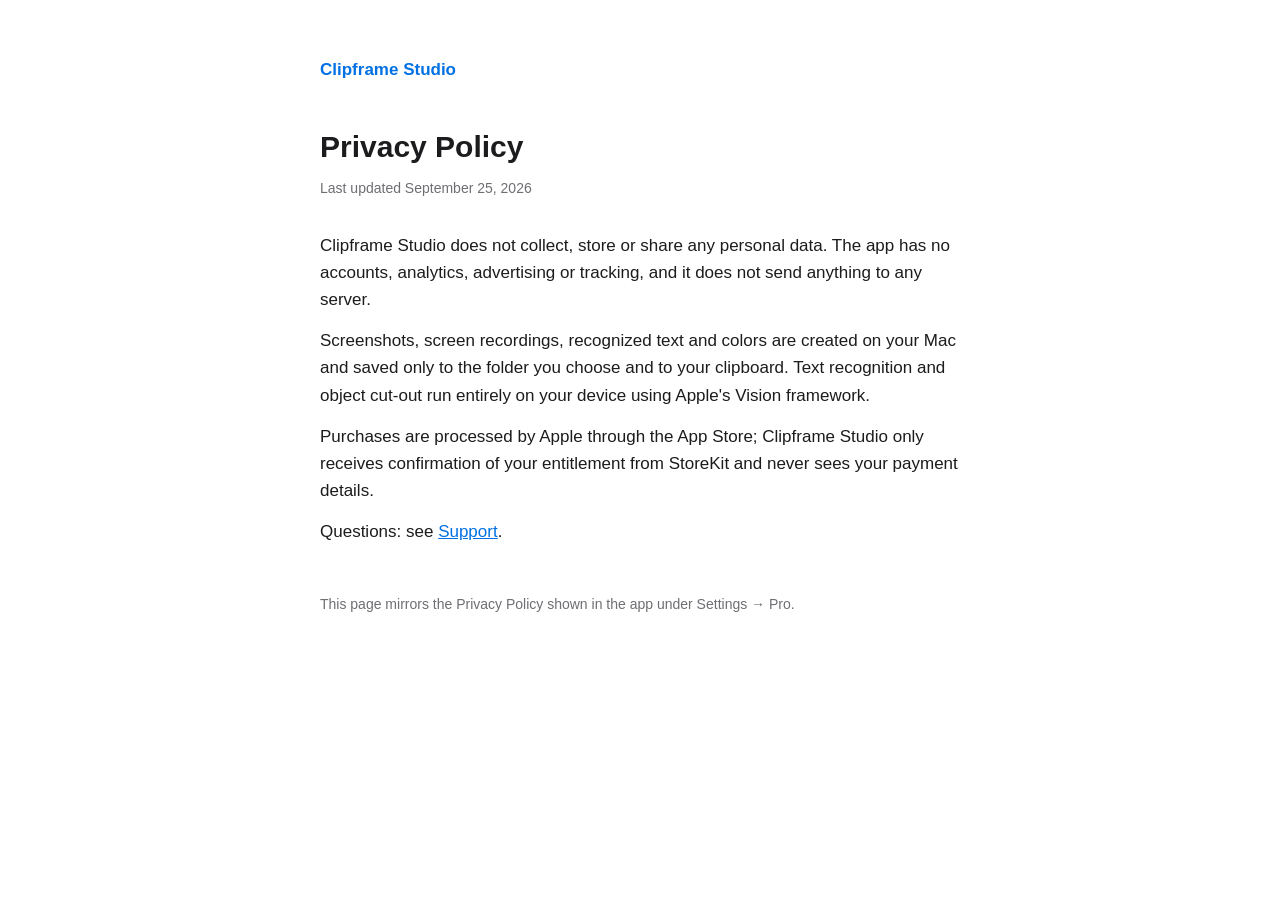
==== privacy/index.html @ fd332524 "Add privacy policy and support pages" ====
<!doctype html>
<html lang="en">
<head>
<meta charset="utf-8">
<meta name="viewport" content="width=device-width, initial-scale=1">
<title>Privacy Policy — Clipframe Studio</title>
<link rel="stylesheet" href="/style.css">
</head>
<body>
<main>
<nav><a href="/">Clipframe Studio</a></nav>
<h1>Privacy Policy</h1>
<p class="updated">Last updated September 25, 2026</p>

<p>Clipframe Studio does not collect, store or share any personal data. The app has no accounts,
analytics, advertising or tracking, and it does not send anything to any server.</p>

<p>Screenshots, screen recordings, recognized text and colors are created on your Mac and saved only
to the folder you choose and to your clipboard. Text recognition and object cut-out run entirely on
your device using Apple's Vision framework.</p>

<p>Purchases are processed by Apple through the App Store; Clipframe Studio only receives confirmation
of your entitlement from StoreKit and never sees your payment details.</p>

<p>Questions: see <a href="/support/">Support</a>.</p>

<footer>This page mirrors the Privacy Policy shown in the app under Settings → Pro.</footer>
</main>
</body>
</html>
---- style.css ----
:root {
  --bg: #ffffff;
  --fg: #1c1c1e;
  --muted: #6e6e73;
  --accent: #0071e3;
  --border: #e5e5ea;
}
@media (prefers-color-scheme: dark) {
  :root {
    --bg: #1c1c1e;
    --fg: #f5f5f7;
    --muted: #98989d;
    --accent: #409cff;
    --border: #38383a;
  }
}
* { box-sizing: border-box; }
body {
  margin: 0;
  background: var(--bg);
  color: var(--fg);
  font: 17px/1.6 -apple-system, BlinkMacSystemFont, "Helvetica Neue", Arial, sans-serif;
}
main {
  max-width: 680px;
  margin: 0 auto;
  padding: 56px 20px 80px;
}
h1 { font-size: 30px; margin: 0 0 6px; }
h2 { font-size: 20px; margin: 36px 0 8px; }
p { margin: 0 0 14px; }
.updated { color: var(--muted); font-size: 14px; margin-bottom: 32px; }
a { color: var(--accent); }
nav { margin-bottom: 40px; }
nav a { margin-right: 16px; text-decoration: none; font-weight: 600; }
.q { font-weight: 600; margin: 20px 0 4px; }
.a { color: var(--muted); margin: 0 0 4px; }
footer { margin-top: 48px; color: var(--muted); font-size: 14px; }
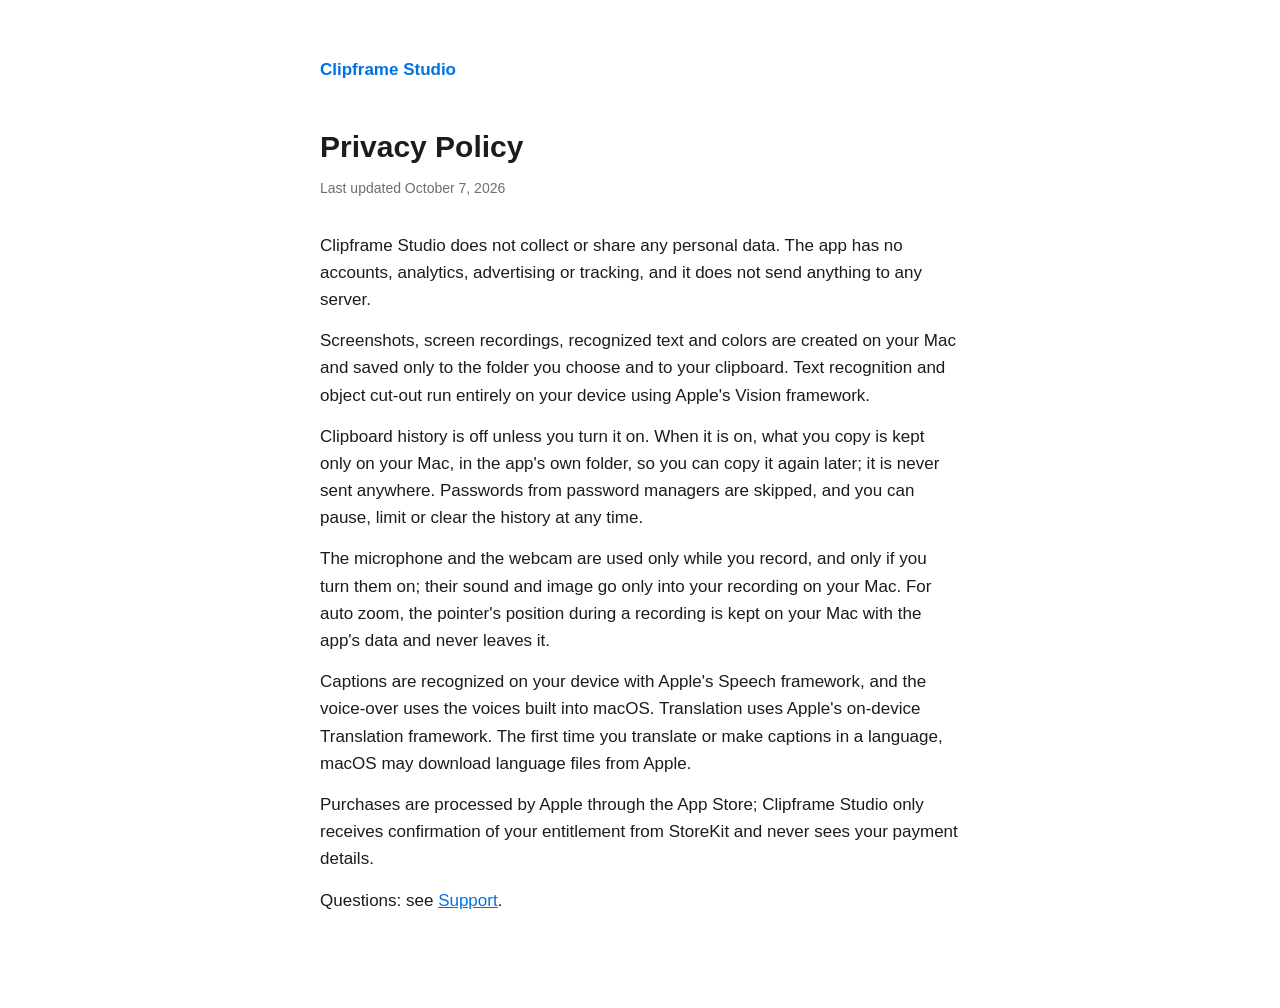
==== commit 7fee2506: "Privacy policy for 1.1: clipboard history, recording, captions and translation" ====
--- a/privacy/index.html
+++ b/privacy/index.html
@@ -4,27 +4,37 @@
 <meta charset="utf-8">
 <meta name="viewport" content="width=device-width, initial-scale=1">
 <title>Privacy Policy — Clipframe Studio</title>
-<link rel="stylesheet" href="/style.css">
+<link rel="stylesheet" href="../style.css">
 </head>
 <body>
 <main>
-<nav><a href="/">Clipframe Studio</a></nav>
+<nav><a href="../">Clipframe Studio</a></nav>
 <h1>Privacy Policy</h1>
-<p class="updated">Last updated September 25, 2026</p>
+<p class="updated">Last updated October 7, 2026</p>
 
-<p>Clipframe Studio does not collect, store or share any personal data. The app has no accounts,
+<p>Clipframe Studio does not collect or share any personal data. The app has no accounts,
 analytics, advertising or tracking, and it does not send anything to any server.</p>
 
 <p>Screenshots, screen recordings, recognized text and colors are created on your Mac and saved only
 to the folder you choose and to your clipboard. Text recognition and object cut-out run entirely on
 your device using Apple's Vision framework.</p>
 
+<p>Clipboard history is off unless you turn it on. When it is on, what you copy is kept only on your
+Mac, in the app's own folder, so you can copy it again later; it is never sent anywhere. Passwords
+from password managers are skipped, and you can pause, limit or clear the history at any time.</p>
+
+<p>The microphone and the webcam are used only while you record, and only if you turn them on; their
+sound and image go only into your recording on your Mac. For auto zoom, the pointer's position during
+a recording is kept on your Mac with the app's data and never leaves it.</p>
+
+<p>Captions are recognized on your device with Apple's Speech framework, and the voice-over uses the
+voices built into macOS. Translation uses Apple's on-device Translation framework. The first time you
+translate or make captions in a language, macOS may download language files from Apple.</p>
+
 <p>Purchases are processed by Apple through the App Store; Clipframe Studio only receives confirmation
 of your entitlement from StoreKit and never sees your payment details.</p>
 
-<p>Questions: see <a href="/support/">Support</a>.</p>
-
-<footer>This page mirrors the Privacy Policy shown in the app under Settings → Pro.</footer>
+<p>Questions: see <a href="../support/">Support</a>.</p>
 </main>
 </body>
 </html>
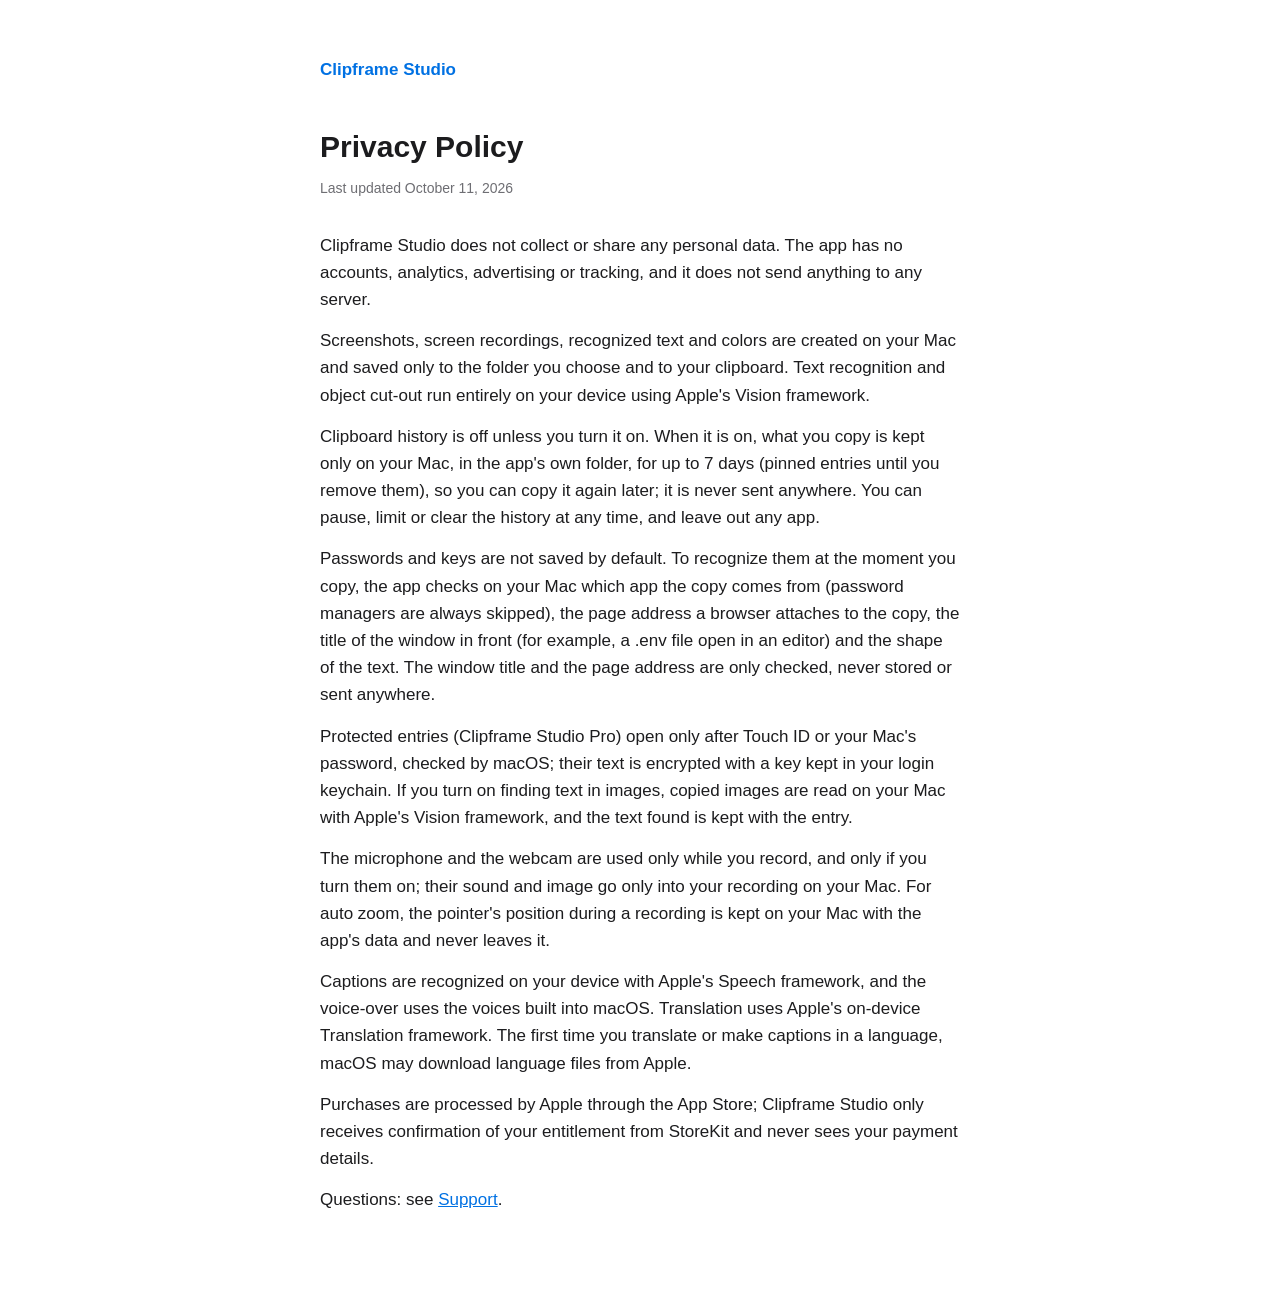
==== commit bbe5fd37: "Privacy policy: clipboard retention, how keys are recognized, protected entries and text in images" ====
--- a/privacy/index.html
+++ b/privacy/index.html
@@ -10,7 +10,7 @@
 <main>
 <nav><a href="../">Clipframe Studio</a></nav>
 <h1>Privacy Policy</h1>
-<p class="updated">Last updated October 7, 2026</p>
+<p class="updated">Last updated October 11, 2026</p>
 
 <p>Clipframe Studio does not collect or share any personal data. The app has no accounts,
 analytics, advertising or tracking, and it does not send anything to any server.</p>
@@ -20,8 +20,20 @@
 your device using Apple's Vision framework.</p>
 
 <p>Clipboard history is off unless you turn it on. When it is on, what you copy is kept only on your
-Mac, in the app's own folder, so you can copy it again later; it is never sent anywhere. Passwords
-from password managers are skipped, and you can pause, limit or clear the history at any time.</p>
+Mac, in the app's own folder, for up to 7 days (pinned entries until you remove them), so you can copy
+it again later; it is never sent anywhere. You can pause, limit or clear the history at any time, and
+leave out any app.</p>
+
+<p>Passwords and keys are not saved by default. To recognize them at the moment you copy, the app
+checks on your Mac which app the copy comes from (password managers are always skipped), the page
+address a browser attaches to the copy, the title of the window in front (for example, a .env file open
+in an editor) and the shape of the text. The window title and the page address are only checked, never
+stored or sent anywhere.</p>
+
+<p>Protected entries (Clipframe Studio Pro) open only after Touch ID or your Mac's password, checked by
+macOS; their text is encrypted with a key kept in your login keychain. If you turn on finding text in
+images, copied images are read on your Mac with Apple's Vision framework, and the text found is kept
+with the entry.</p>
 
 <p>The microphone and the webcam are used only while you record, and only if you turn them on; their
 sound and image go only into your recording on your Mac. For auto zoom, the pointer's position during
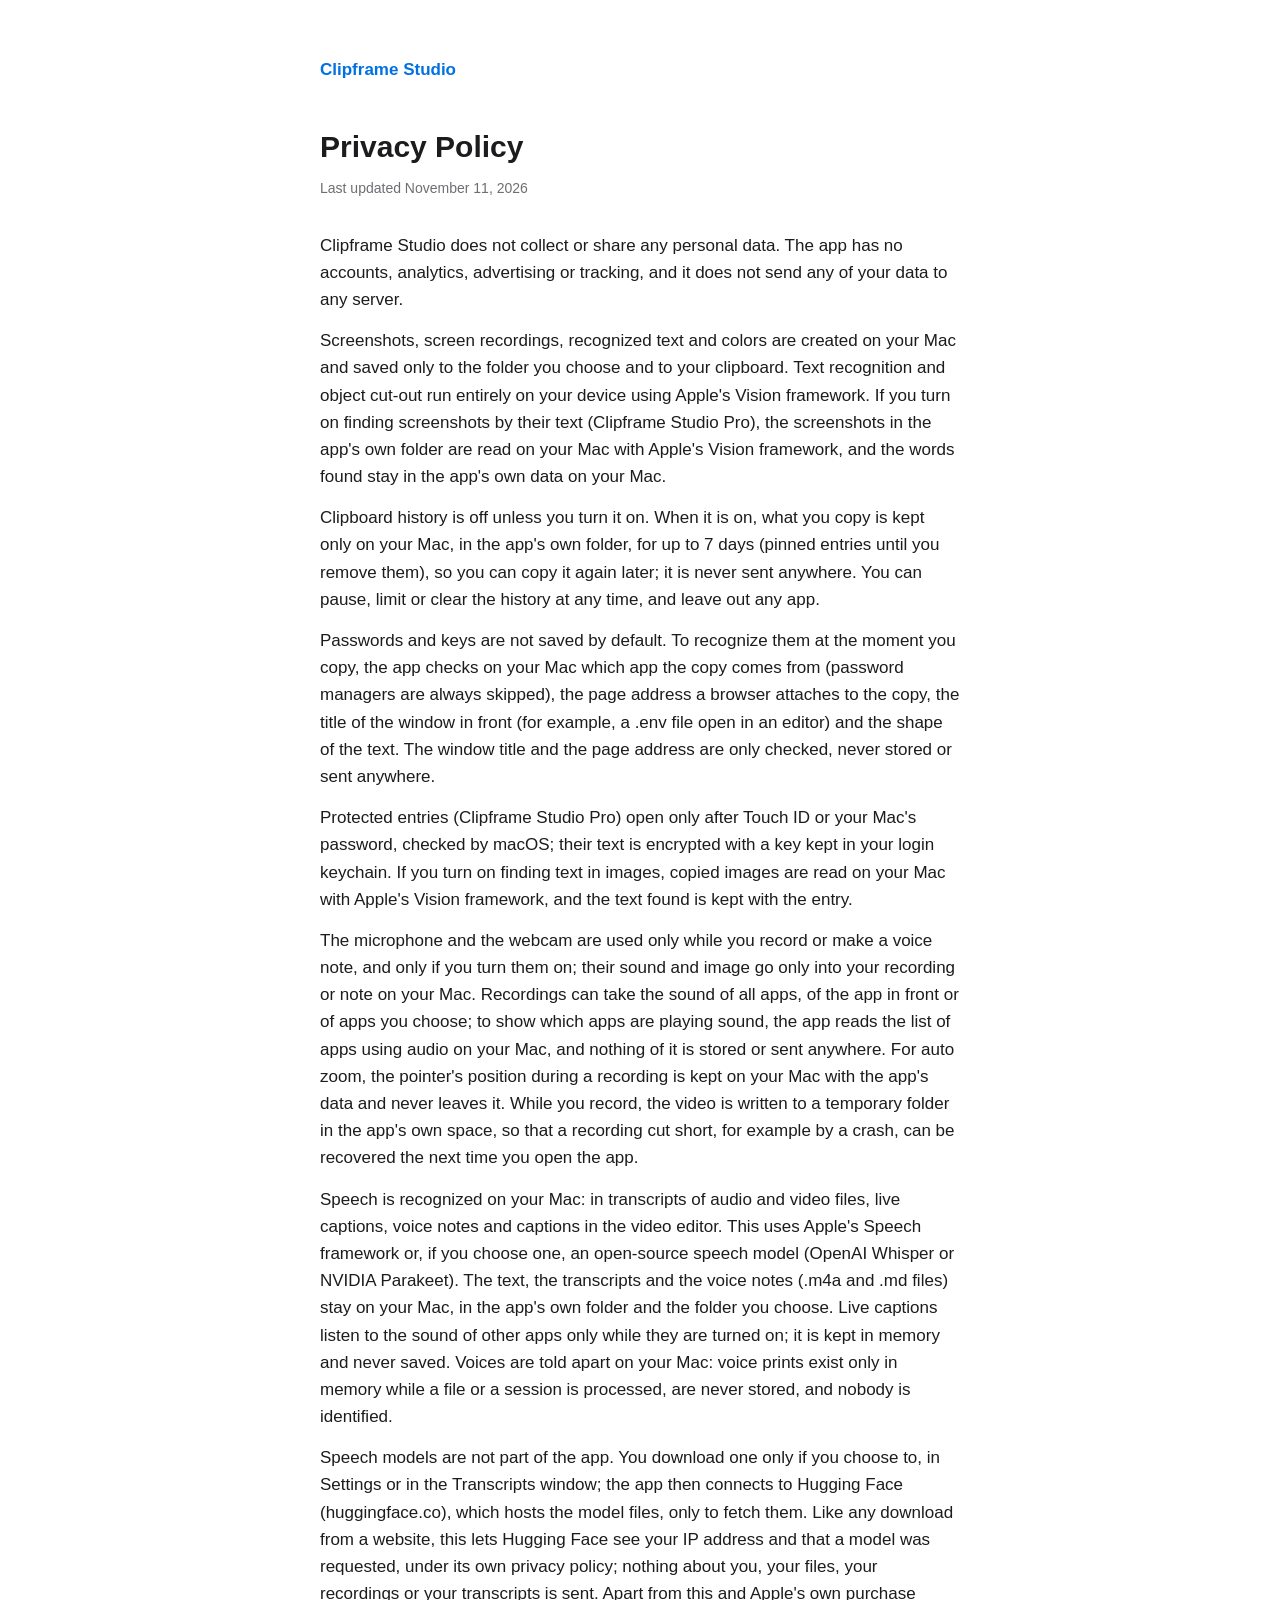
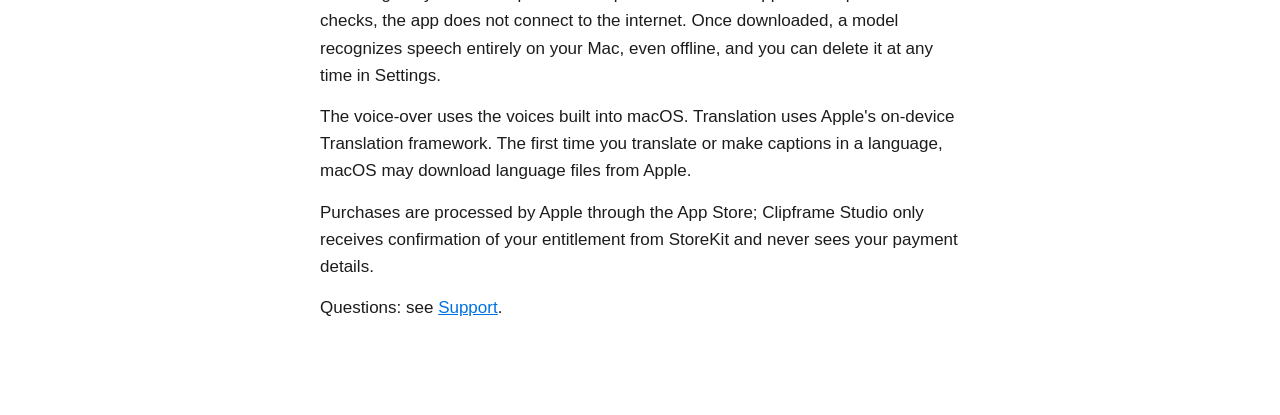
==== commit a7bcedf6: "Privacy policy for 1.3: speech models downloaded from Hugging Face, transcripts, voice notes, record" ====
--- a/privacy/index.html
+++ b/privacy/index.html
@@ -10,38 +10,61 @@
 <main>
 <nav><a href="../">Clipframe Studio</a></nav>
 <h1>Privacy Policy</h1>
-<p class="updated">Last updated October 11, 2026</p>
+<p class="updated">Last updated November 11, 2026</p>
 
-<p>Clipframe Studio does not collect or share any personal data. The app has no accounts,
-analytics, advertising or tracking, and it does not send anything to any server.</p>
+<p>Clipframe Studio does not collect or share any personal data. The app has no accounts, analytics,
+advertising or tracking, and it does not send any of your data to any server.</p>
 
-<p>Screenshots, screen recordings, recognized text and colors are created on your Mac and saved only
-to the folder you choose and to your clipboard. Text recognition and object cut-out run entirely on
-your device using Apple's Vision framework.</p>
+<p>Screenshots, screen recordings, recognized text and colors are created on your Mac and saved only to
+the folder you choose and to your clipboard. Text recognition and object cut-out run entirely on
+your device using Apple's Vision framework. If you turn on finding screenshots by their text
+(Clipframe Studio Pro), the screenshots in the app's own folder are read on your Mac with Apple's
+Vision framework, and the words found stay in the app's own data on your Mac.</p>
 
 <p>Clipboard history is off unless you turn it on. When it is on, what you copy is kept only on your
-Mac, in the app's own folder, for up to 7 days (pinned entries until you remove them), so you can copy
-it again later; it is never sent anywhere. You can pause, limit or clear the history at any time, and
-leave out any app.</p>
+Mac, in the app's own folder, for up to 7 days (pinned entries until you remove them), so you can
+copy it again later; it is never sent anywhere. You can pause, limit or clear the history at any
+time, and leave out any app.</p>
 
 <p>Passwords and keys are not saved by default. To recognize them at the moment you copy, the app
 checks on your Mac which app the copy comes from (password managers are always skipped), the page
-address a browser attaches to the copy, the title of the window in front (for example, a .env file open
-in an editor) and the shape of the text. The window title and the page address are only checked, never
-stored or sent anywhere.</p>
+address a browser attaches to the copy, the title of the window in front (for example, a .env file
+open in an editor) and the shape of the text. The window title and the page address are only
+checked, never stored or sent anywhere.</p>
 
 <p>Protected entries (Clipframe Studio Pro) open only after Touch ID or your Mac's password, checked by
-macOS; their text is encrypted with a key kept in your login keychain. If you turn on finding text in
-images, copied images are read on your Mac with Apple's Vision framework, and the text found is kept
-with the entry.</p>
+macOS; their text is encrypted with a key kept in your login keychain. If you turn on finding text
+in images, copied images are read on your Mac with Apple's Vision framework, and the text found is
+kept with the entry.</p>
 
-<p>The microphone and the webcam are used only while you record, and only if you turn them on; their
-sound and image go only into your recording on your Mac. For auto zoom, the pointer's position during
-a recording is kept on your Mac with the app's data and never leaves it.</p>
+<p>The microphone and the webcam are used only while you record or make a voice note, and only if you
+turn them on; their sound and image go only into your recording or note on your Mac. Recordings can
+take the sound of all apps, of the app in front or of apps you choose; to show which apps are
+playing sound, the app reads the list of apps using audio on your Mac, and nothing of it is stored
+or sent anywhere. For auto zoom, the pointer's position during a recording is kept on your Mac with
+the app's data and never leaves it. While you record, the video is written to a temporary folder in
+the app's own space, so that a recording cut short, for example by a crash, can be recovered the
+next time you open the app.</p>
 
-<p>Captions are recognized on your device with Apple's Speech framework, and the voice-over uses the
-voices built into macOS. Translation uses Apple's on-device Translation framework. The first time you
-translate or make captions in a language, macOS may download language files from Apple.</p>
+<p>Speech is recognized on your Mac: in transcripts of audio and video files, live captions, voice
+notes and captions in the video editor. This uses Apple's Speech framework or, if you choose one, an
+open-source speech model (OpenAI Whisper or NVIDIA Parakeet). The text, the transcripts and the
+voice notes (.m4a and .md files) stay on your Mac, in the app's own folder and the folder you
+choose. Live captions listen to the sound of other apps only while they are turned on; it is kept in
+memory and never saved. Voices are told apart on your Mac: voice prints exist only in memory while a
+file or a session is processed, are never stored, and nobody is identified.</p>
+
+<p>Speech models are not part of the app. You download one only if you choose to, in Settings or in the
+Transcripts window; the app then connects to Hugging Face (huggingface.co), which hosts the model
+files, only to fetch them. Like any download from a website, this lets Hugging Face see your IP
+address and that a model was requested, under its own privacy policy; nothing about you, your files,
+your recordings or your transcripts is sent. Apart from this and Apple's own purchase checks, the
+app does not connect to the internet. Once downloaded, a model recognizes speech entirely on your
+Mac, even offline, and you can delete it at any time in Settings.</p>
+
+<p>The voice-over uses the voices built into macOS. Translation uses Apple's on-device Translation
+framework. The first time you translate or make captions in a language, macOS may download language
+files from Apple.</p>
 
 <p>Purchases are processed by Apple through the App Store; Clipframe Studio only receives confirmation
 of your entitlement from StoreKit and never sees your payment details.</p>
